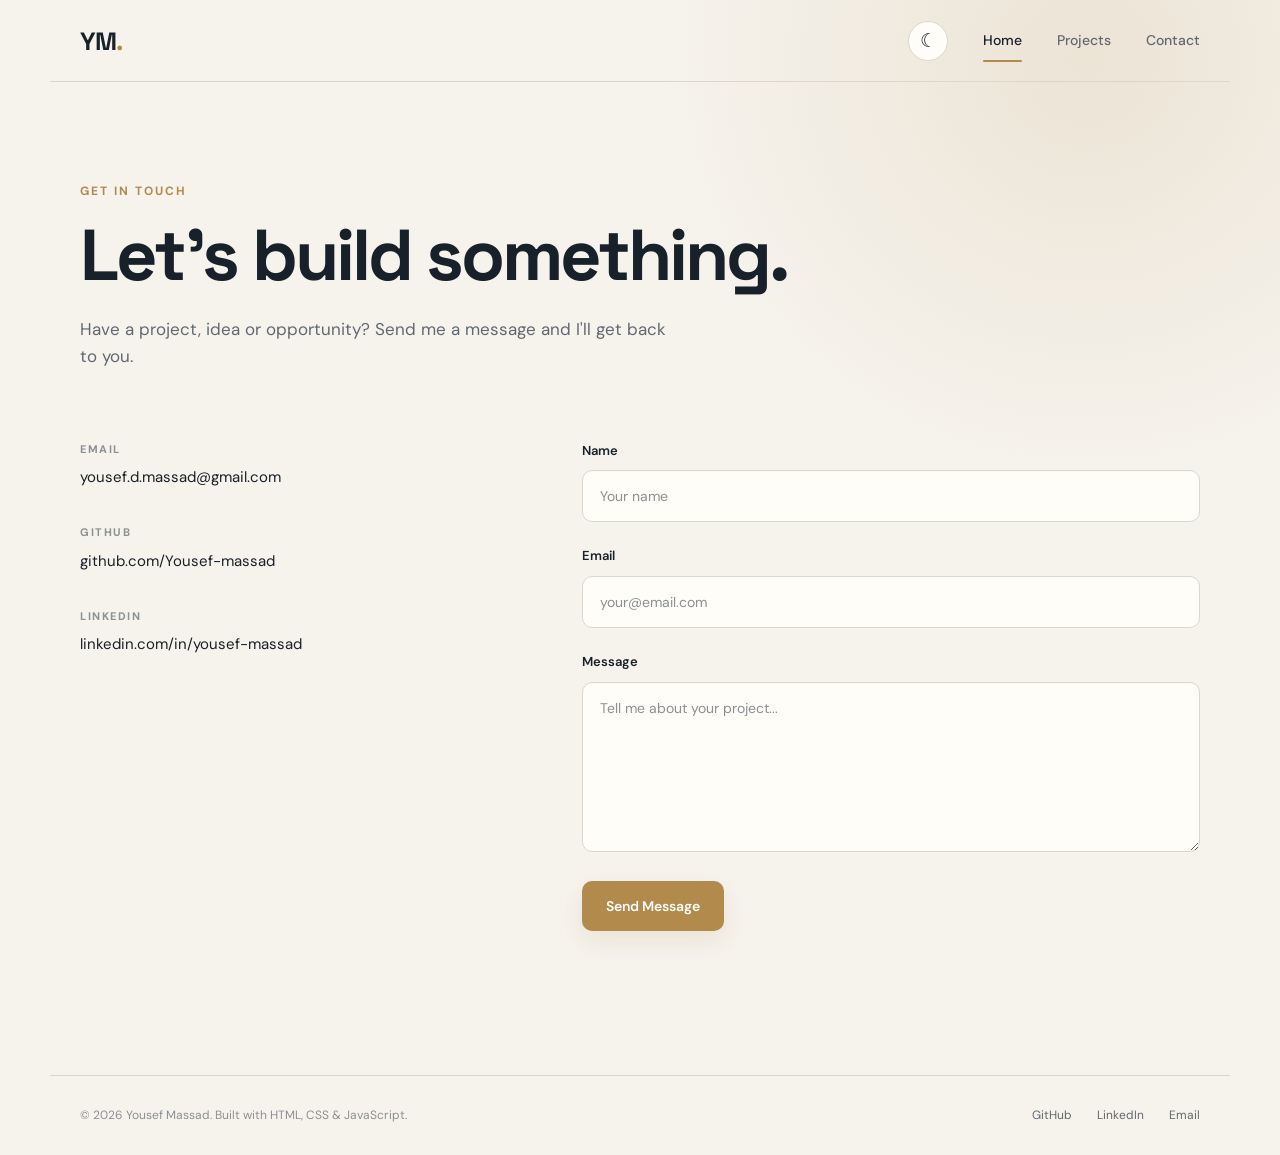
==== PORTFOLIO/contact.html @ 4d0edc13 "Add files via upload" ====
<!DOCTYPE html>
<html lang="en">

<head>

    <meta charset="UTF-8">

    <meta name="viewport"
        content="width=device-width, initial-scale=1.0">

    <title>Yousef Massad | Contact</title>

    <link rel="stylesheet" href="style.css">

</head>


<body>

    <!-- Navigation -->
    <header class="navbar">

    <a href="index.html" class="logo">
        YM<span>.</span>
    </a>

    <div class="nav-actions">

        <button class="theme-button" id="themeButton" aria-label="Toggle dark mode">
            ☾
        </button>

        <button class="menu-button" id="menuButton">
            ☰
        </button>

    </div>

    <nav id="navMenu">

        <a href="index.html" class="active">
            Home
        </a>

        <a href="projects.html">
            Projects
        </a>

        <a href="contact.html">
            Contact
        </a>

    </nav>

</header>

    <main>

        <!-- Contact Header -->
        <section class="page-header">

            <p class="eyebrow">
                GET IN TOUCH
            </p>

            <h1>
                Let's build something.
            </h1>

            <p>
                Have a project, idea or opportunity?
                Send me a message and I'll get back to you.
            </p>

        </section>


        <!-- Contact Section -->
        <section class="contact-section">


            <!-- Contact Information -->
            <div class="contact-info">

                <div>

                    <span>
                        EMAIL
                    </span>

                    <a href="mailto:yousef.d.massad@gmail.com">
                        yousef.d.massad@gmail.com
                    </a>

                </div>


                <div>

                    <span>
                        GITHUB
                    </span>

                    <a href="https://github.com/Yousef-massad"
                        target="_blank">
                        github.com/Yousef-massad
                    </a>

                </div>


                <div>

                    <span>
                        LINKEDIN
                    </span>

                    <a href="https://www.linkedin.com/in/yousef-massad-a044913bb/"
                        target="_blank">
                        linkedin.com/in/yousef-massad
                    </a>

                </div>

            </div>


            <!-- Contact Form -->
            <form id="contactForm">


                <div class="form-group">

                    <label for="name">
                        Name
                    </label>

                    <input
                        type="text"
                        id="name"
                        name="name"
                        placeholder="Your name"
                        required>

                </div>


                <div class="form-group">

                    <label for="email">
                        Email
                    </label>

                    <input
                        type="email"
                        id="email"
                        name="email"
                        placeholder="your@email.com"
                        required>

                </div>


                <div class="form-group">

                    <label for="message">
                        Message
                    </label>

                    <textarea
                        id="message"
                        name="message"
                        rows="7"
                        placeholder="Tell me about your project..."
                        required></textarea>

                </div>


                <button type="submit" class="button primary">
                    Send Message
                </button>


                <p id="formMessage"></p>

            </form>

        </section>

    </main>


    <!-- Footer -->
    <footer>

        <p>
            © 2026 Yousef Massad.
            Built with HTML, CSS & JavaScript.
        </p>

        <div>

            <a href="https://github.com/Yousef-massad"
                target="_blank">
                GitHub
            </a>

            <a href="https://www.linkedin.com/in/yousef-massad-a044913bb/"
                target="_blank">
                LinkedIn
            </a>

            <a href="mailto:yousef.d.massad@gmail.com">
                Email
            </a>

        </div>

    </footer>


    <script src="script.js"></script>

</body>

</html>
---- PORTFOLIO/style.css ----
@import url('https://fonts.googleapis.com/css2?family=DM+Sans:wght@400;500;600;700&family=Space+Grotesk:wght@400;500;600;700&display=swap');


/* =====================================================
   THEME VARIABLES
===================================================== */

:root {

    /* LIGHT MODE */

    --bg: #f6f3ed;
    --bg-secondary: #eee9df;
    --surface: #fffdf8;
    --surface-hover: #ffffff;

    --text: #18202a;
    --text-secondary: #626872;
    --text-muted: #8b8f96;

    --border: #ddd7ca;
    --border-light: #e8e3d9;

    --accent: #b18a4c;
    --accent-light: #d2b477;
    --accent-dark: #80602d;

    --navy: #172231;

    --success: #4c8a68;

    --shadow:
        0 20px 60px rgba(49, 42, 31, 0.10);

    --card-shadow:
        0 15px 45px rgba(49, 42, 31, 0.08);

    --glow:
        rgba(177, 138, 76, 0.15);
}


/* =====================================================
   DARK MODE
===================================================== */

html[data-theme="dark"] {

    --bg: #08090d;
    --bg-secondary: #0b0d12;
    --surface: #0d0f15;
    --surface-hover: #11131b;

    --text: #f5f5f7;
    --text-secondary: #9a9da8;
    --text-muted: #666a77;

    --border: #252836;
    --border-light: #1b1d26;

    --accent: #9b7cff;
    --accent-light: #b09aff;
    --accent-dark: #7b5ee0;

    --navy: #f5f5f7;

    --success: #7ee2a8;

    --shadow:
        0 30px 80px rgba(0, 0, 0, 0.45);

    --card-shadow:
        0 25px 70px rgba(0, 0, 0, 0.35);

    --glow:
        rgba(155, 124, 255, 0.10);
}


/* =====================================================
   RESET
===================================================== */

* {
    margin: 0;
    padding: 0;
    box-sizing: border-box;
}


html {
    scroll-behavior: smooth;
}


body {

    background:
        radial-gradient(
            circle at 85% 5%,
            var(--glow),
            transparent 28%
        ),
        var(--bg);

    color: var(--text);

    font-family: "DM Sans", sans-serif;

    line-height: 1.6;

    transition:
        background 0.35s ease,
        color 0.35s ease;
}


a {
    color: inherit;
    text-decoration: none;
}


button,
input,
textarea {
    font-family: inherit;
}


button {
    border: none;
}


/* =====================================================
   NAVBAR
===================================================== */

.navbar {

    width: 100%;
    max-width: 1180px;

    height: 82px;

    margin: auto;

    padding: 0 30px;

    display: flex;

    align-items: center;

    justify-content: space-between;

    border-bottom: 1px solid var(--border);

    position: relative;

    z-index: 100;
}


.logo {

    font-family: "Space Grotesk", sans-serif;

    font-size: 25px;

    font-weight: 700;

    letter-spacing: -1px;
}


.logo span {
    color: var(--accent);
}


.navbar nav {

    display: flex;

    align-items: center;

    gap: 35px;
}


.navbar nav a {

    position: relative;

    color: var(--text-secondary);

    font-size: 14px;

    font-weight: 500;

    transition: 0.3s;
}


.navbar nav a:hover {
    color: var(--text);
}


.navbar nav a.active {
    color: var(--text);
}


.navbar nav a.active::after {

    content: "";

    position: absolute;

    left: 0;
    right: 0;

    bottom: -10px;

    height: 2px;

    background: var(--accent);

    border-radius: 10px;
}


/* =====================================================
   NAV ACTIONS
===================================================== */

.nav-actions {

    display: flex;

    align-items: center;

    gap: 10px;

    margin-left: auto;

    margin-right: 35px;
}


.theme-button {

    width: 40px;
    height: 40px;

    display: flex;

    align-items: center;
    justify-content: center;

    border-radius: 50%;

    background: var(--surface);

    border: 1px solid var(--border);

    color: var(--text);

    font-size: 19px;

    cursor: pointer;

    transition:
        transform 0.3s ease,
        background 0.3s ease,
        border 0.3s ease;
}


.theme-button:hover {

    transform: rotate(15deg) scale(1.08);

    border-color: var(--accent);

    color: var(--accent);
}


.menu-button {

    display: none;

    background: transparent;

    color: var(--text);

    font-size: 25px;

    cursor: pointer;
}


/* =====================================================
   GENERAL
===================================================== */

main {
    width: 100%;
}


.section {

    width: 100%;
    max-width: 1180px;

    margin: auto;

    padding: 110px 30px;
}


.eyebrow {

    color: var(--accent);

    font-size: 12px;

    font-weight: 700;

    letter-spacing: 2px;

    margin-bottom: 18px;
}


h1,
h2,
h3 {

    font-family: "Space Grotesk", sans-serif;
}


h2 {

    font-size: 42px;

    line-height: 1.1;

    letter-spacing: -1.5px;
}


.section-heading {
    margin-bottom: 50px;
}


/* =====================================================
   HERO
===================================================== */

.hero {

    width: 100%;
    max-width: 1180px;

    min-height: 650px;

    margin: auto;

    padding: 80px 30px;

    display: grid;

    grid-template-columns: 1.15fr 0.85fr;

    align-items: center;

    gap: 80px;
}


.hero h1 {

    max-width: 720px;

    font-size: clamp(50px, 6vw, 78px);

    line-height: 0.98;

    letter-spacing: -4px;
}


.hero h1 span {

    color: var(--accent);

}


.hero-text {

    max-width: 580px;

    margin-top: 30px;

    color: var(--text-secondary);

    font-size: 17px;

    line-height: 1.8;
}


/* =====================================================
   BUTTONS
===================================================== */

.hero-buttons {

    display: flex;

    gap: 14px;

    margin-top: 35px;
}


.button {

    display: inline-flex;

    align-items: center;

    justify-content: center;

    min-height: 50px;

    padding: 0 24px;

    border-radius: 10px;

    font-size: 14px;

    font-weight: 600;

    cursor: pointer;

    transition: 0.3s;
}


.button.primary {

    background: var(--accent);

    color: #ffffff;

    box-shadow:
        0 10px 25px var(--glow);
}


.button.primary:hover {

    background: var(--accent-dark);

    transform: translateY(-2px);
}


.button.secondary {

    background: transparent;

    border: 1px solid var(--border);

    color: var(--text);
}


.button.secondary:hover {

    border-color: var(--accent);

    color: var(--accent);
}


/* =====================================================
   HERO CODE CARD
===================================================== */

.hero-card {

    position: relative;

    width: 100%;

    min-height: 330px;

    overflow: hidden;

    background: var(--surface);

    border: 1px solid var(--border);

    border-radius: 18px;

    box-shadow: var(--shadow);

    transition:
        background 0.35s ease,
        border 0.35s ease,
        box-shadow 0.35s ease;
}


.hero-card::before {

    content: "";

    position: absolute;

    width: 220px;
    height: 220px;

    top: -100px;
    right: -80px;

    background: var(--accent);

    opacity: 0.12;

    filter: blur(70px);

    border-radius: 50%;
}


.window-top {

    height: 48px;

    display: flex;

    align-items: center;

    gap: 8px;

    padding: 0 18px;

    border-bottom: 1px solid var(--border);
}


.window-top span {

    width: 10px;
    height: 10px;

    border-radius: 50%;

    background: var(--accent-light);
}


.code-content {

    padding: 35px 30px;

    color: var(--text);

    font-family: monospace;

    font-size: 14px;

    line-height: 2;
}


.code-content p {
    margin: 0;
}


.code-indent {
    padding-left: 25px;
}


.code-purple {
    color: var(--accent);
}


.code-green {
    color: var(--success);
}


/* =====================================================
   SKILLS
===================================================== */

.skills {

    border-top: 1px solid var(--border);
}


.skills-grid {

    display: grid;

    grid-template-columns: repeat(3, 1fr);

    gap: 16px;
}


.skill-card {

    min-height: 190px;

    padding: 28px;

    background: var(--surface);

    border: 1px solid var(--border);

    border-radius: 14px;

    box-shadow: var(--card-shadow);

    transition:
        0.3s,
        background 0.35s ease;
}


.skill-card:hover {

    border-color: var(--accent);

    transform: translateY(-4px);

    box-shadow:
        0 20px 45px var(--glow);
}


.skill-card span {

    color: var(--text-muted);

    font-size: 12px;
}


.skill-card h3 {

    margin-top: 25px;

    font-size: 22px;
}


.skill-card p {

    margin-top: 10px;

    color: var(--text-secondary);

    font-size: 14px;

    line-height: 1.7;
}


/* =====================================================
   ABOUT
===================================================== */

.highlight {

    display: grid;

    grid-template-columns: 1fr 1fr;

    gap: 100px;

    border-top: 1px solid var(--border);
}


.highlight h2 {

    max-width: 500px;
}


.highlight > div:last-child {

    padding-top: 10px;
}


.highlight p:not(.eyebrow) {

    color: var(--text-secondary);

    font-size: 16px;

    line-height: 1.9;

    margin-bottom: 25px;
}


/* =====================================================
   PAGE HEADER
===================================================== */

.page-header {

    width: 100%;
    max-width: 1180px;

    margin: auto;

    padding: 100px 30px 70px;
}


.page-header h1 {

    font-size: clamp(48px, 6vw, 72px);

    line-height: 1;

    letter-spacing: -3px;
}


.page-header > p:last-child {

    max-width: 600px;

    margin-top: 25px;

    color: var(--text-secondary);

    font-size: 17px;
}


/* =====================================================
   PROJECTS
===================================================== */

.projects-grid {

    width: 100%;
    max-width: 1180px;

    margin: auto;

    padding: 0 30px 110px;

    display: grid;

    grid-template-columns: 1fr 1fr;

    gap: 18px;
}


.project-card {

    position: relative;

    min-height: 360px;

    padding: 35px;

    overflow: hidden;

    background: var(--surface);

    border: 1px solid var(--border);

    border-radius: 16px;

    box-shadow: var(--card-shadow);

    transition: 0.3s;
}


.project-card:hover {

    border-color: var(--accent);

    transform: translateY(-5px);

    box-shadow:
        0 25px 55px var(--glow);
}


.project-number {

    color: var(--text-muted);

    font-family: "Space Grotesk", sans-serif;

    font-size: 14px;
}


.project-body {

    margin-top: 55px;
}


.project-type {

    color: var(--accent);

    font-size: 11px;

    font-weight: 700;

    letter-spacing: 1.5px;
}


.project-body h2 {

    margin-top: 10px;

    font-size: 30px;

    letter-spacing: -1px;
}


.project-body > p:not(.project-type) {

    margin-top: 15px;

    color: var(--text-secondary);

    font-size: 14px;

    line-height: 1.8;
}


.tags {

    display: flex;

    flex-wrap: wrap;

    gap: 8px;

    margin-top: 25px;
}


.tags span {

    padding: 6px 10px;

    background: var(--bg-secondary);

    border: 1px solid var(--border);

    border-radius: 6px;

    color: var(--text-secondary);

    font-size: 11px;
}


.project-links {

    margin-top: 25px;
}


.project-links a {

    color: var(--text);

    font-size: 13px;

    font-weight: 600;

    transition: 0.3s;
}


.project-links a:hover {

    color: var(--accent);
}


/* =====================================================
   CONTACT
===================================================== */

.contact-section {

    width: 100%;
    max-width: 1180px;

    margin: auto;

    padding: 0 30px 120px;

    display: grid;

    grid-template-columns: 0.8fr 1.2fr;

    gap: 90px;
}


.contact-info {

    display: flex;

    flex-direction: column;

    gap: 35px;
}


.contact-info div {

    display: flex;

    flex-direction: column;

    gap: 7px;
}


.contact-info span {

    color: var(--text-muted);

    font-size: 11px;

    font-weight: 700;

    letter-spacing: 1.5px;
}


.contact-info a {

    color: var(--text);

    font-size: 15px;

    transition: 0.3s;
}


.contact-info a:hover {

    color: var(--accent);
}


/* =====================================================
   FORM
===================================================== */

#contactForm {

    display: flex;

    flex-direction: column;

    gap: 24px;
}


.form-group {

    display: flex;

    flex-direction: column;

    gap: 9px;
}


.form-group label {

    color: var(--text);

    font-size: 13px;

    font-weight: 600;
}


.form-group input,
.form-group textarea {

    width: 100%;

    padding: 16px 17px;

    background: var(--surface);

    border: 1px solid var(--border);

    border-radius: 10px;

    outline: none;

    color: var(--text);

    font-size: 14px;

    box-shadow:
        inset 0 1px 2px rgba(0, 0, 0, 0.02);

    transition:
        0.3s,
        background 0.35s ease;
}


.form-group input::placeholder,
.form-group textarea::placeholder {

    color: var(--text-muted);
}


.form-group input:focus,
.form-group textarea:focus {

    border-color: var(--accent);

    box-shadow:
        0 0 0 3px var(--glow);
}


.form-group textarea {

    resize: vertical;

    min-height: 170px;
}


#contactForm .button {

    align-self: flex-start;

    margin-top: 5px;
}


#formMessage {

    color: var(--success);

    font-size: 13px;
}


/* =====================================================
   FOOTER
===================================================== */

footer {

    width: 100%;
    max-width: 1180px;

    margin: auto;

    padding: 30px;

    border-top: 1px solid var(--border);

    display: flex;

    align-items: center;

    justify-content: space-between;

    gap: 20px;
}


footer p {

    color: var(--text-muted);

    font-size: 12px;
}


footer div {

    display: flex;

    gap: 25px;
}


footer a {

    color: var(--text-secondary);

    font-size: 12px;

    transition: 0.3s;
}


footer a:hover {

    color: var(--accent);
}


/* =====================================================
   TABLET
===================================================== */

@media (max-width: 800px) {

    .navbar {

        height: 70px;

        padding: 0 20px;
    }


    .nav-actions {

        margin-left: auto;

        margin-right: 12px;
    }


    .menu-button {

        display: block;
    }


    .navbar nav {

        display: none;

        position: absolute;

        top: 70px;

        left: 0;

        right: 0;

        z-index: 20;

        padding: 20px;

        background: var(--surface);

        border-bottom: 1px solid var(--border);

        flex-direction: column;

        align-items: flex-start;

        gap: 20px;

        box-shadow: var(--shadow);
    }


    .navbar nav.open {

        display: flex;
    }


    .navbar nav a.active::after {

        display: none;
    }


    .hero {

        grid-template-columns: 1fr;

        min-height: auto;

        padding-top: 80px;

        gap: 50px;
    }


    .hero-card {

        max-width: 650px;
    }


    .skills-grid {

        grid-template-columns: 1fr 1fr;
    }


    .highlight {

        grid-template-columns: 1fr;

        gap: 40px;
    }


    .projects-grid {

        grid-template-columns: 1fr;
    }


    .contact-section {

        grid-template-columns: 1fr;

        gap: 60px;
    }


    footer {

        flex-direction: column;

        align-items: flex-start;
    }

}


/* =====================================================
   MOBILE
===================================================== */

@media (max-width: 480px) {

    .section {

        padding: 80px 20px;
    }


    .hero {

        padding: 70px 20px;

        gap: 45px;
    }


    .hero h1 {

        font-size: 43px;

        letter-spacing: -2.5px;
    }


    .hero-text {

        font-size: 15px;
    }


    .hero-buttons {

        flex-direction: column;

        align-items: stretch;
    }


    .button {

        width: 100%;
    }


    .hero-card {

        min-height: 280px;
    }


    .code-content {

        padding: 25px 20px;

        font-size: 12px;
    }


    .skills-grid {

        grid-template-columns: 1fr;
    }


    h2 {

        font-size: 35px;
    }


    .page-header {

        padding: 75px 20px 55px;
    }


    .page-header h1 {

        font-size: 41px;

        letter-spacing: -2px;
    }


    .page-header > p:last-child {

        font-size: 15px;
    }


    .projects-grid {

        padding: 0 20px 80px;
    }


    .project-card {

        padding: 28px;
    }


    .project-body {

        margin-top: 45px;
    }


    .contact-section {

        padding: 0 20px 80px;
    }


    footer {

        padding: 25px 20px;
    }


    footer div {

        flex-wrap: wrap;

        gap: 15px;
    }

}
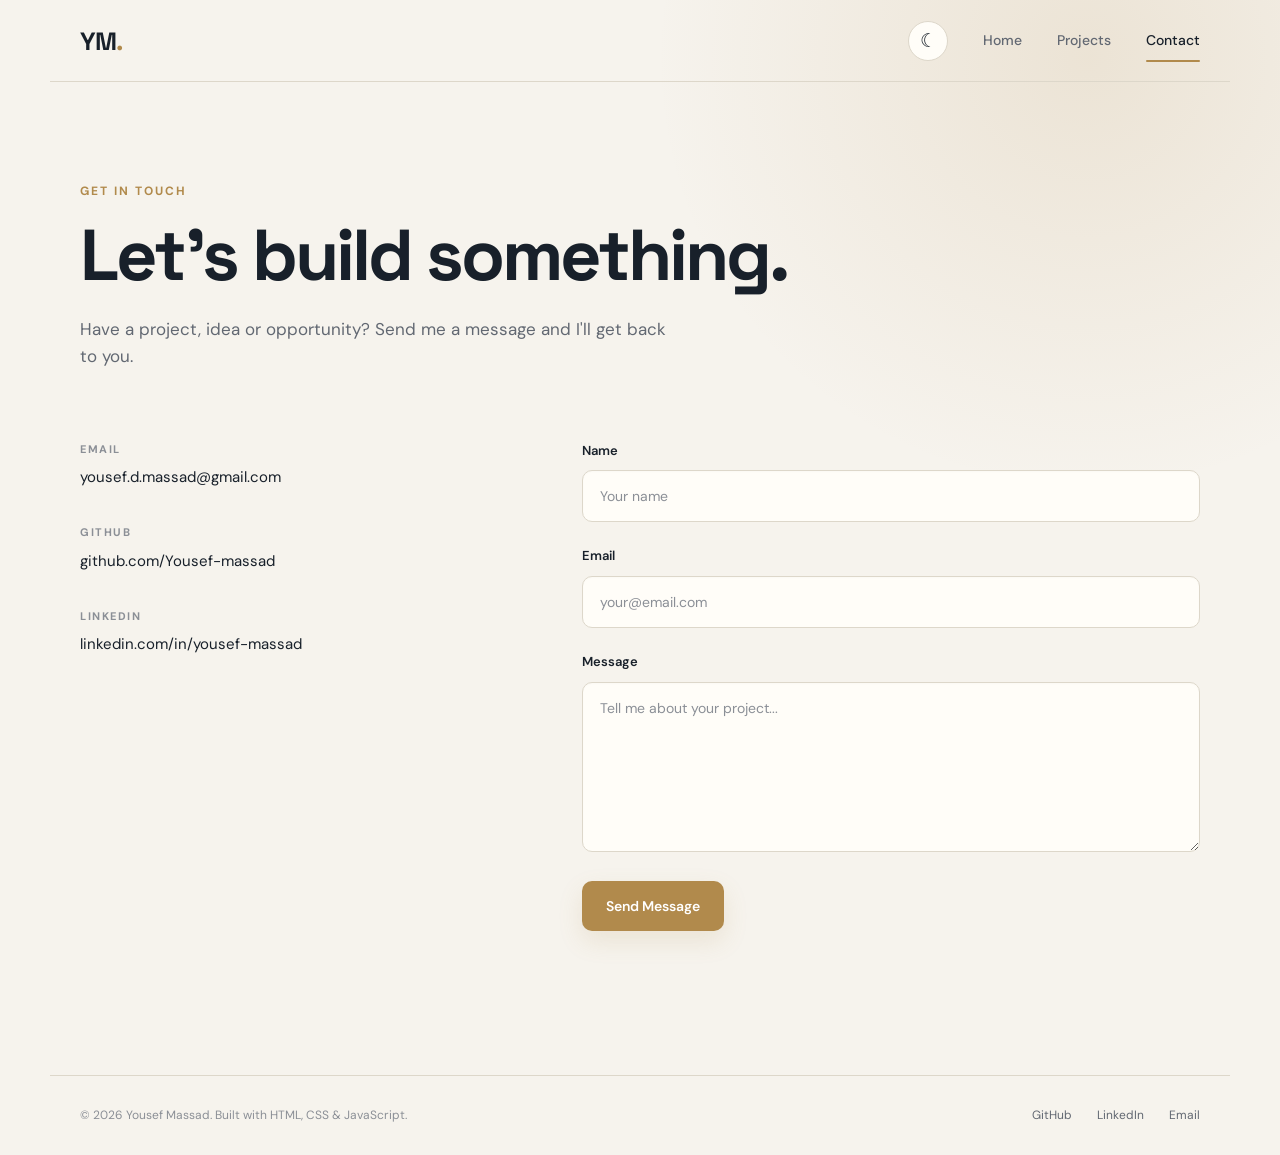
==== commit ac0b158b: "Add files via upload" ====
--- a/PORTFOLIO/contact.html
+++ b/PORTFOLIO/contact.html
@@ -38,7 +38,7 @@
 
     <nav id="navMenu">
 
-        <a href="index.html" class="active">
+        <a href="index.html">
             Home
         </a>
 
@@ -46,7 +46,7 @@
             Projects
         </a>
 
-        <a href="contact.html">
+        <a href="contact.html" class="active">
             Contact
         </a>
 
